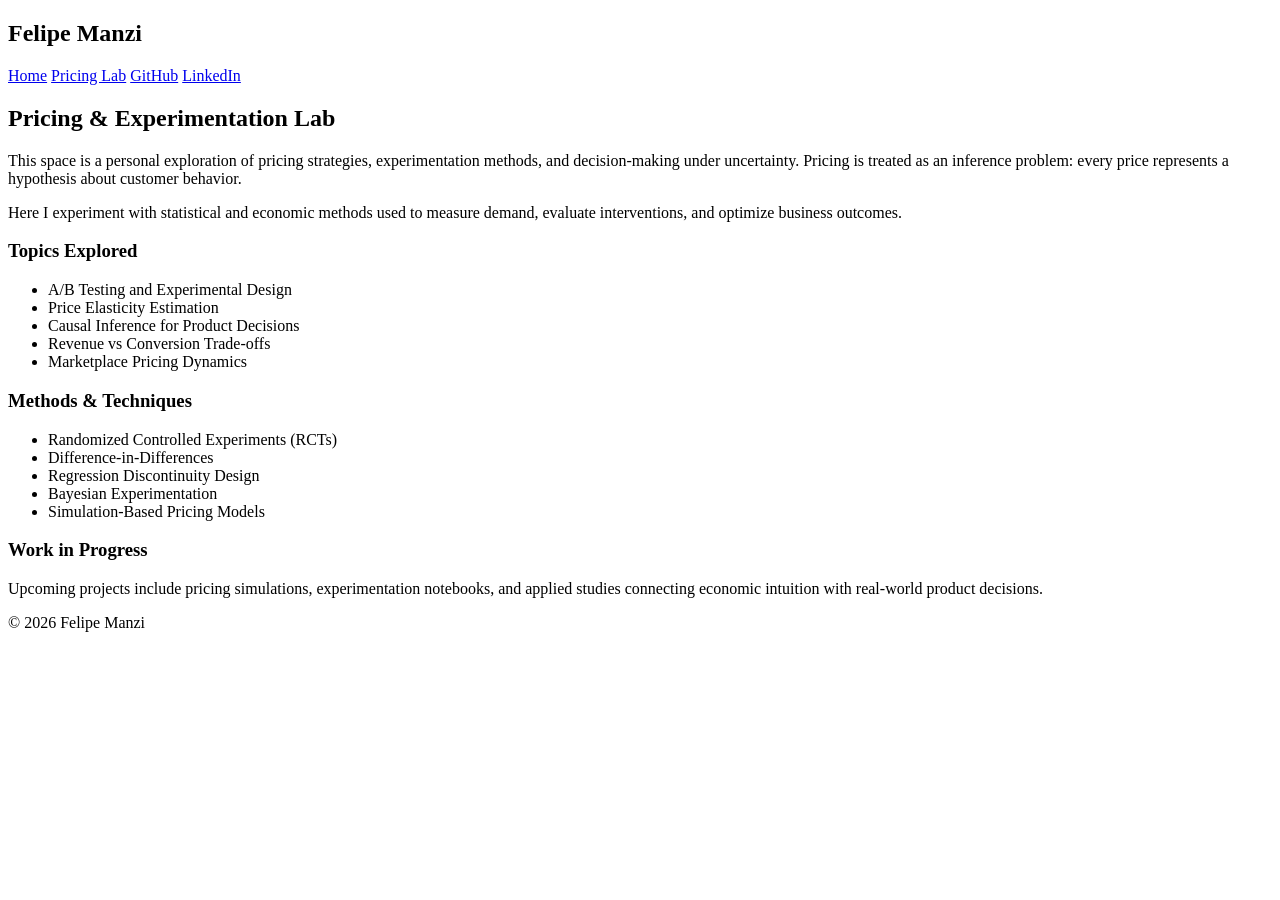
==== pricing.html @ cf5a0e6d "Add pricing.html for pricing strategies exploration This HTML file outlines a personal exploration o" ====
<!DOCTYPE html>
<html lang="en">
<head>
  <meta charset="UTF-8" />
  <meta name="viewport" content="width=device-width, initial-scale=1.0"/>
  <title>Pricing & Experimentation</title>
  <link rel="stylesheet" href="style.css" />
</head>

<body>

<nav>
  <h1>Felipe Manzi</h1>
  <div>
    <a href="index.html">Home</a>
    <a href="pricing.html">Pricing Lab</a>
    <a href="https://github.com/Manzife" target="_blank">GitHub</a>
    <a href="https://www.linkedin.com/in/felipe-manzi-a841a9151/" target="_blank">LinkedIn</a>
  </div>
</nav>

<main class="container">

  <section>
    <h2>Pricing & Experimentation Lab</h2>

    <p>
      This space is a personal exploration of pricing strategies,
      experimentation methods, and decision-making under uncertainty.
      Pricing is treated as an inference problem: every price represents
      a hypothesis about customer behavior.
    </p>

    <p>
      Here I experiment with statistical and economic methods used to
      measure demand, evaluate interventions, and optimize business outcomes.
    </p>
  </section>

  <section>
    <h3>Topics Explored</h3>

    <ul>
      <li>A/B Testing and Experimental Design</li>
      <li>Price Elasticity Estimation</li>
      <li>Causal Inference for Product Decisions</li>
      <li>Revenue vs Conversion Trade-offs</li>
      <li>Marketplace Pricing Dynamics</li>
    </ul>
  </section>

  <section>
    <h3>Methods & Techniques</h3>

    <ul>
      <li>Randomized Controlled Experiments (RCTs)</li>
      <li>Difference-in-Differences</li>
      <li>Regression Discontinuity Design</li>
      <li>Bayesian Experimentation</li>
      <li>Simulation-Based Pricing Models</li>
    </ul>
  </section>

  <section>
    <h3>Work in Progress</h3>

    <p>
      Upcoming projects include pricing simulations, experimentation notebooks,
      and applied studies connecting economic intuition with real-world product
      decisions.
    </p>
  </section>

</main>

<footer>
  <p>© 2026 Felipe Manzi</p>
</footer>

</body>
</html>
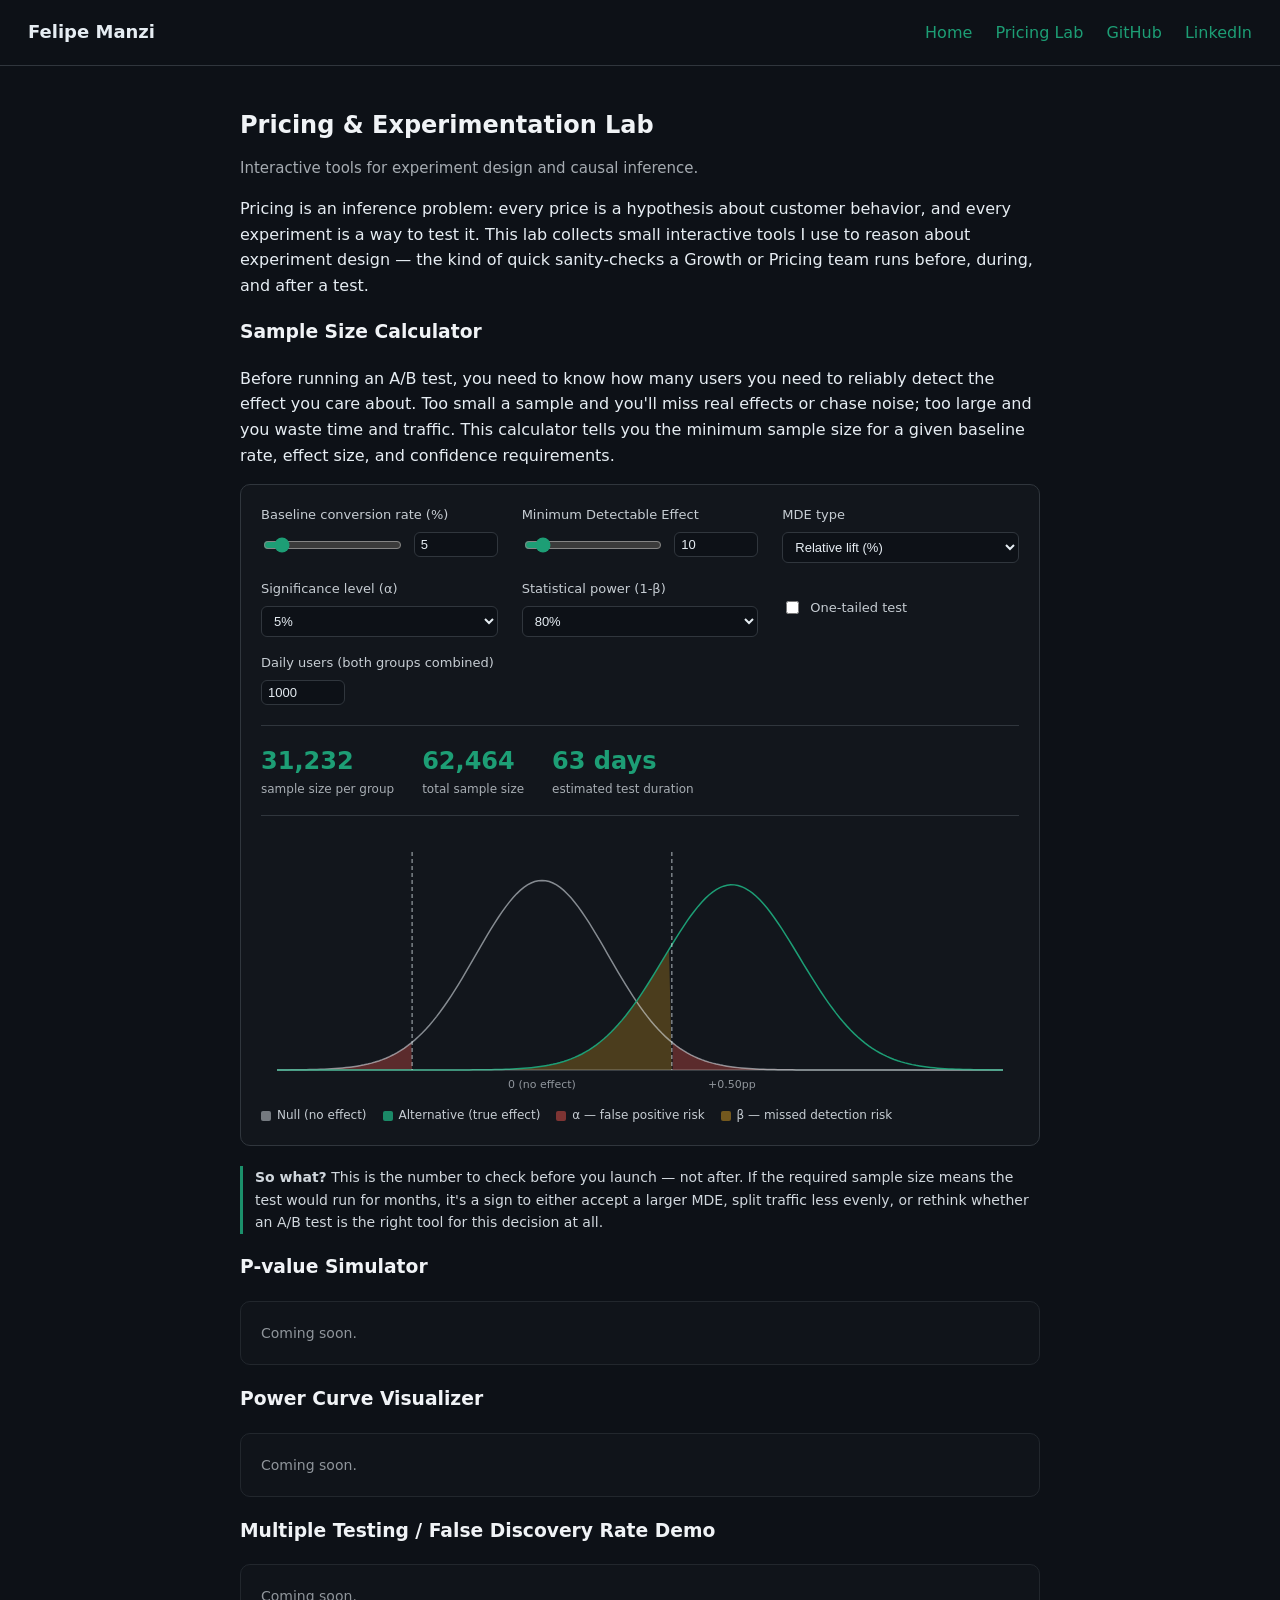
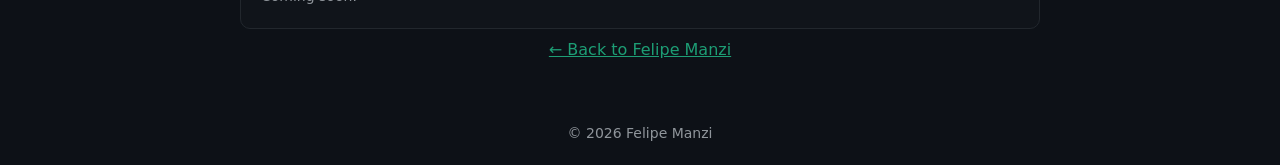
==== commit 9b1a37e7: "initial changes" ====
--- a/pricing.html
+++ b/pricing.html
@@ -3,8 +3,10 @@
 <head>
   <meta charset="UTF-8" />
   <meta name="viewport" content="width=device-width, initial-scale=1.0"/>
-  <title>Pricing & Experimentation</title>
+  <title>Pricing & Experimentation Lab — Felipe Manzi</title>
+  <meta name="description" content="Interactive tools for experiment design and causal inference: sample size calculator, p-value simulator, power curves, and more." />
   <link rel="stylesheet" href="style.css" />
+  <link rel="stylesheet" href="pricing.css" />
 </head>
 
 <body>
@@ -23,53 +25,135 @@
 
   <section>
     <h2>Pricing & Experimentation Lab</h2>
+    <p class="lab-subtitle">Interactive tools for experiment design and causal inference.</p>
 
     <p>
-      This space is a personal exploration of pricing strategies,
-      experimentation methods, and decision-making under uncertainty.
-      Pricing is treated as an inference problem: every price represents
-      a hypothesis about customer behavior.
-    </p>
-
-    <p>
-      Here I experiment with statistical and economic methods used to
-      measure demand, evaluate interventions, and optimize business outcomes.
+      Pricing is an inference problem: every price is a hypothesis about
+      customer behavior, and every experiment is a way to test it. This lab
+      collects small interactive tools I use to reason about experiment
+      design — the kind of quick sanity-checks a Growth or Pricing team runs
+      before, during, and after a test.
     </p>
   </section>
 
-  <section>
-    <h3>Topics Explored</h3>
+  <section id="sample-size">
+    <h3>Sample Size Calculator</h3>
+    <p>
+      Before running an A/B test, you need to know how many users you need
+      to reliably detect the effect you care about. Too small a sample and
+      you'll miss real effects or chase noise; too large and you waste time
+      and traffic. This calculator tells you the minimum sample size for a
+      given baseline rate, effect size, and confidence requirements.
+    </p>
 
-    <ul>
-      <li>A/B Testing and Experimental Design</li>
-      <li>Price Elasticity Estimation</li>
-      <li>Causal Inference for Product Decisions</li>
-      <li>Revenue vs Conversion Trade-offs</li>
-      <li>Marketplace Pricing Dynamics</li>
-    </ul>
+    <div class="tool-card">
+      <div class="controls">
+        <div class="control">
+          <label for="baseline-rate-number">Baseline conversion rate (%)</label>
+          <div class="slider-row">
+            <input type="range" id="baseline-rate-range" min="0.5" max="50" step="0.1" value="5" />
+            <input type="number" id="baseline-rate-number" min="0.5" max="50" step="0.1" value="5" />
+          </div>
+        </div>
+
+        <div class="control">
+          <label for="mde-number">Minimum Detectable Effect</label>
+          <div class="slider-row">
+            <input type="range" id="mde-range" min="1" max="100" step="1" value="10" />
+            <input type="number" id="mde-number" min="1" max="100" step="1" value="10" />
+          </div>
+        </div>
+
+        <div class="control">
+          <label for="mde-type">MDE type</label>
+          <select id="mde-type">
+            <option value="relative" selected>Relative lift (%)</option>
+            <option value="absolute">Absolute (pp)</option>
+          </select>
+        </div>
+
+        <div class="control">
+          <label for="alpha-select">Significance level (α)</label>
+          <select id="alpha-select">
+            <option value="0.01">1%</option>
+            <option value="0.05" selected>5%</option>
+            <option value="0.10">10%</option>
+          </select>
+        </div>
+
+        <div class="control">
+          <label for="power-select">Statistical power (1-β)</label>
+          <select id="power-select">
+            <option value="0.80" selected>80%</option>
+            <option value="0.90">90%</option>
+            <option value="0.95">95%</option>
+          </select>
+        </div>
+
+        <div class="control control-checkbox">
+          <input type="checkbox" id="one-tailed" />
+          <label for="one-tailed">One-tailed test</label>
+        </div>
+
+        <div class="control">
+          <label for="daily-traffic">Daily users (both groups combined)</label>
+          <input type="number" id="daily-traffic" min="0" step="100" value="1000" />
+        </div>
+      </div>
+
+      <p id="sample-size-error" class="so-what" style="display:none"></p>
+
+      <div class="outputs">
+        <div class="output">
+          <span class="output-number" id="n-per-group">—</span>
+          <span class="output-label">sample size per group</span>
+        </div>
+        <div class="output">
+          <span class="output-number" id="n-total">—</span>
+          <span class="output-label">total sample size</span>
+        </div>
+        <div class="output">
+          <span class="output-number" id="duration-estimate">—</span>
+          <span class="output-label">estimated test duration</span>
+        </div>
+      </div>
+
+      <div class="chart-wrap">
+        <canvas id="sample-size-canvas"></canvas>
+      </div>
+      <div class="chart-legend">
+        <span><span class="swatch" style="background:rgba(230,237,243,0.55)"></span>Null (no effect)</span>
+        <span><span class="swatch" style="background:#1D9E75"></span>Alternative (true effect)</span>
+        <span><span class="swatch" style="background:rgba(229,83,75,0.6)"></span>α — false positive risk</span>
+        <span><span class="swatch" style="background:rgba(210,153,34,0.6)"></span>β — missed detection risk</span>
+      </div>
+    </div>
+
+    <p class="so-what">
+      <strong>So what?</strong> This is the number to check before you launch
+      — not after. If the required sample size means the test would run for
+      months, it's a sign to either accept a larger MDE, split traffic less
+      evenly, or rethink whether an A/B test is the right tool for this
+      decision at all.
+    </p>
   </section>
 
-  <section>
-    <h3>Methods & Techniques</h3>
-
-    <ul>
-      <li>Randomized Controlled Experiments (RCTs)</li>
-      <li>Difference-in-Differences</li>
-      <li>Regression Discontinuity Design</li>
-      <li>Bayesian Experimentation</li>
-      <li>Simulation-Based Pricing Models</li>
-    </ul>
+  <section id="p-value">
+    <h3>P-value Simulator</h3>
+    <div class="tool-card coming-soon">Coming soon.</div>
   </section>
 
-  <section>
-    <h3>Work in Progress</h3>
+  <section id="power-curve">
+    <h3>Power Curve Visualizer</h3>
+    <div class="tool-card coming-soon">Coming soon.</div>
+  </section>
 
-    <p>
-      Upcoming projects include pricing simulations, experimentation notebooks,
-      and applied studies connecting economic intuition with real-world product
-      decisions.
-    </p>
+  <section id="multiple-testing">
+    <h3>Multiple Testing / False Discovery Rate Demo</h3>
+    <div class="tool-card coming-soon">Coming soon.</div>
   </section>
+
+  <p class="back-link"><a href="index.html">← Back to Felipe Manzi</a></p>
 
 </main>
 
@@ -77,5 +161,7 @@
   <p>© 2026 Felipe Manzi</p>
 </footer>
 
+<script src="pricing.js"></script>
+
 </body>
 </html>
--- a/style.css
+++ b/style.css
@@ -0,0 +1,218 @@
+:root {
+  --accent: #1D9E75;
+}
+
+body {
+  margin: 0;
+  font-family: system-ui, -apple-system, Segoe UI, Roboto, Arial, sans-serif;
+  background: #0d1117;
+  color: #e6edf3;
+  line-height: 1.6;
+}
+
+/* NAVBAR */
+
+nav {
+  display: flex;
+  justify-content: space-between;
+  align-items: center;
+  padding: 18px 28px;
+  border-bottom: 1px solid #30363d;
+  flex-wrap: wrap;
+  gap: 8px;
+}
+
+nav h1 {
+  margin: 0;
+  font-size: 18px;
+}
+
+nav a {
+  margin-left: 18px;
+  text-decoration: none;
+  color: var(--accent);
+}
+
+nav a:hover {
+  text-decoration: underline;
+}
+
+/* CONTENT */
+
+.container {
+  max-width: 800px;
+  margin: 40px auto;
+  padding: 0 20px;
+}
+
+h2 {
+  margin-top: 40px;
+}
+
+h2, h3 {
+  color: #f0f3f6;
+}
+
+a {
+  color: var(--accent);
+}
+
+ul {
+  padding-left: 20px;
+}
+
+/* HERO */
+
+.hero {
+  margin-top: 8px;
+}
+
+.hero-title {
+  margin-top: 0;
+  font-size: 28px;
+}
+
+.hero-location {
+  margin: 0 0 12px;
+  opacity: 0.7;
+  font-size: 14px;
+}
+
+.hero-tagline {
+  font-size: 17px;
+  max-width: 560px;
+}
+
+.hero-links a {
+  margin-right: 18px;
+  font-weight: 600;
+}
+
+/* EXPERIENCE / EDUCATION ENTRIES */
+
+.entry {
+  margin-bottom: 28px;
+}
+
+.entry-header {
+  display: flex;
+  justify-content: space-between;
+  align-items: baseline;
+  flex-wrap: wrap;
+  gap: 4px 16px;
+}
+
+.entry-header h3 {
+  margin: 0;
+  font-size: 16px;
+}
+
+.entry-dates {
+  font-size: 13px;
+  opacity: 0.7;
+  white-space: nowrap;
+}
+
+.entry-tag {
+  font-size: 12px;
+  font-weight: 400;
+  opacity: 0.6;
+  border: 1px solid #30363d;
+  border-radius: 4px;
+  padding: 1px 6px;
+  margin-left: 6px;
+}
+
+.entry ul {
+  margin: 8px 0 0;
+}
+
+.entry li {
+  font-size: 14px;
+  margin-bottom: 4px;
+}
+
+/* SKILLS */
+
+.skill-group {
+  margin-bottom: 20px;
+}
+
+.skill-group h3 {
+  font-size: 15px;
+  margin: 0 0 8px;
+}
+
+.skill-tags {
+  display: flex;
+  flex-wrap: wrap;
+  gap: 8px;
+}
+
+.skill-tags span {
+  font-size: 13px;
+  border: 1px solid #30363d;
+  border-radius: 6px;
+  padding: 4px 10px;
+}
+
+/* EXPLORE / PROJECT CARD */
+
+.project-card {
+  display: block;
+  border: 1px solid #30363d;
+  border-radius: 10px;
+  padding: 18px 20px;
+  text-decoration: none;
+  color: inherit;
+  transition: border-color 0.15s ease;
+}
+
+.project-card:hover {
+  border-color: var(--accent);
+}
+
+.project-card h3 {
+  margin: 0 0 8px;
+  color: var(--accent);
+}
+
+.project-card p {
+  margin: 0 0 10px;
+  font-size: 14px;
+  opacity: 0.85;
+}
+
+.project-link {
+  font-size: 13px;
+  font-weight: 600;
+  color: var(--accent);
+}
+
+/* FOOTER */
+
+footer {
+  text-align: center;
+  margin: 60px 0 20px;
+  opacity: 0.6;
+  font-size: 14px;
+}
+
+/* RESPONSIVE */
+
+@media (max-width: 600px) {
+  nav {
+    flex-direction: column;
+    align-items: flex-start;
+  }
+
+  nav div {
+    margin-top: 6px;
+  }
+
+  nav a {
+    margin-left: 0;
+    margin-right: 16px;
+  }
+
+}
--- a/pricing.css
+++ b/pricing.css
@@ -0,0 +1,166 @@
+/* LAB INTRO */
+
+.lab-subtitle {
+  margin: -8px 0 0;
+  opacity: 0.7;
+  font-size: 15px;
+}
+
+/* TOOL CARD */
+
+.tool-card {
+  border: 1px solid #30363d;
+  border-radius: 10px;
+  padding: 20px;
+  margin: 16px 0 8px;
+  background: rgba(255, 255, 255, 0.02);
+}
+
+.tool-card.coming-soon {
+  opacity: 0.6;
+  font-size: 14px;
+}
+
+/* CONTROLS */
+
+.controls {
+  display: grid;
+  grid-template-columns: repeat(auto-fit, minmax(220px, 1fr));
+  gap: 16px 24px;
+  margin-bottom: 20px;
+}
+
+.control {
+  display: flex;
+  flex-direction: column;
+  gap: 6px;
+}
+
+.control label {
+  font-size: 13px;
+  opacity: 0.85;
+}
+
+.control .slider-row {
+  display: flex;
+  align-items: center;
+  gap: 10px;
+}
+
+.control input[type="range"] {
+  flex: 1;
+  accent-color: var(--accent);
+}
+
+.control input[type="number"] {
+  width: 70px;
+  background: #0d1117;
+  border: 1px solid #30363d;
+  border-radius: 6px;
+  color: #e6edf3;
+  padding: 4px 6px;
+  font-size: 13px;
+}
+
+.control select {
+  background: #0d1117;
+  border: 1px solid #30363d;
+  border-radius: 6px;
+  color: #e6edf3;
+  padding: 6px 8px;
+  font-size: 13px;
+}
+
+.control input[type="checkbox"] {
+  accent-color: var(--accent);
+}
+
+.control-checkbox {
+  flex-direction: row;
+  align-items: center;
+  gap: 8px;
+}
+
+.control-checkbox label {
+  margin: 0;
+}
+
+/* OUTPUTS */
+
+.outputs {
+  display: flex;
+  flex-wrap: wrap;
+  gap: 28px;
+  padding: 16px 0;
+  border-top: 1px solid #30363d;
+  border-bottom: 1px solid #30363d;
+  margin-bottom: 20px;
+}
+
+.output {
+  display: flex;
+  flex-direction: column;
+}
+
+.output-number {
+  font-size: 24px;
+  font-weight: 700;
+  color: var(--accent);
+}
+
+.output-label {
+  font-size: 12px;
+  opacity: 0.7;
+  max-width: 180px;
+}
+
+/* CHART */
+
+.chart-wrap {
+  width: 100%;
+}
+
+canvas {
+  width: 100%;
+  height: 260px;
+  display: block;
+}
+
+.chart-legend {
+  display: flex;
+  flex-wrap: wrap;
+  gap: 16px;
+  margin-top: 10px;
+  font-size: 12px;
+  opacity: 0.85;
+}
+
+.chart-legend span {
+  display: inline-flex;
+  align-items: center;
+  gap: 6px;
+}
+
+.chart-legend .swatch {
+  width: 10px;
+  height: 10px;
+  border-radius: 2px;
+  display: inline-block;
+}
+
+/* SO WHAT */
+
+.so-what {
+  border-left: 3px solid var(--accent);
+  padding-left: 12px;
+  margin: 20px 0 0;
+  font-size: 14px;
+  opacity: 0.9;
+}
+
+/* BACK LINK */
+
+.back-link {
+  text-align: center;
+  margin-top: 8px;
+}
